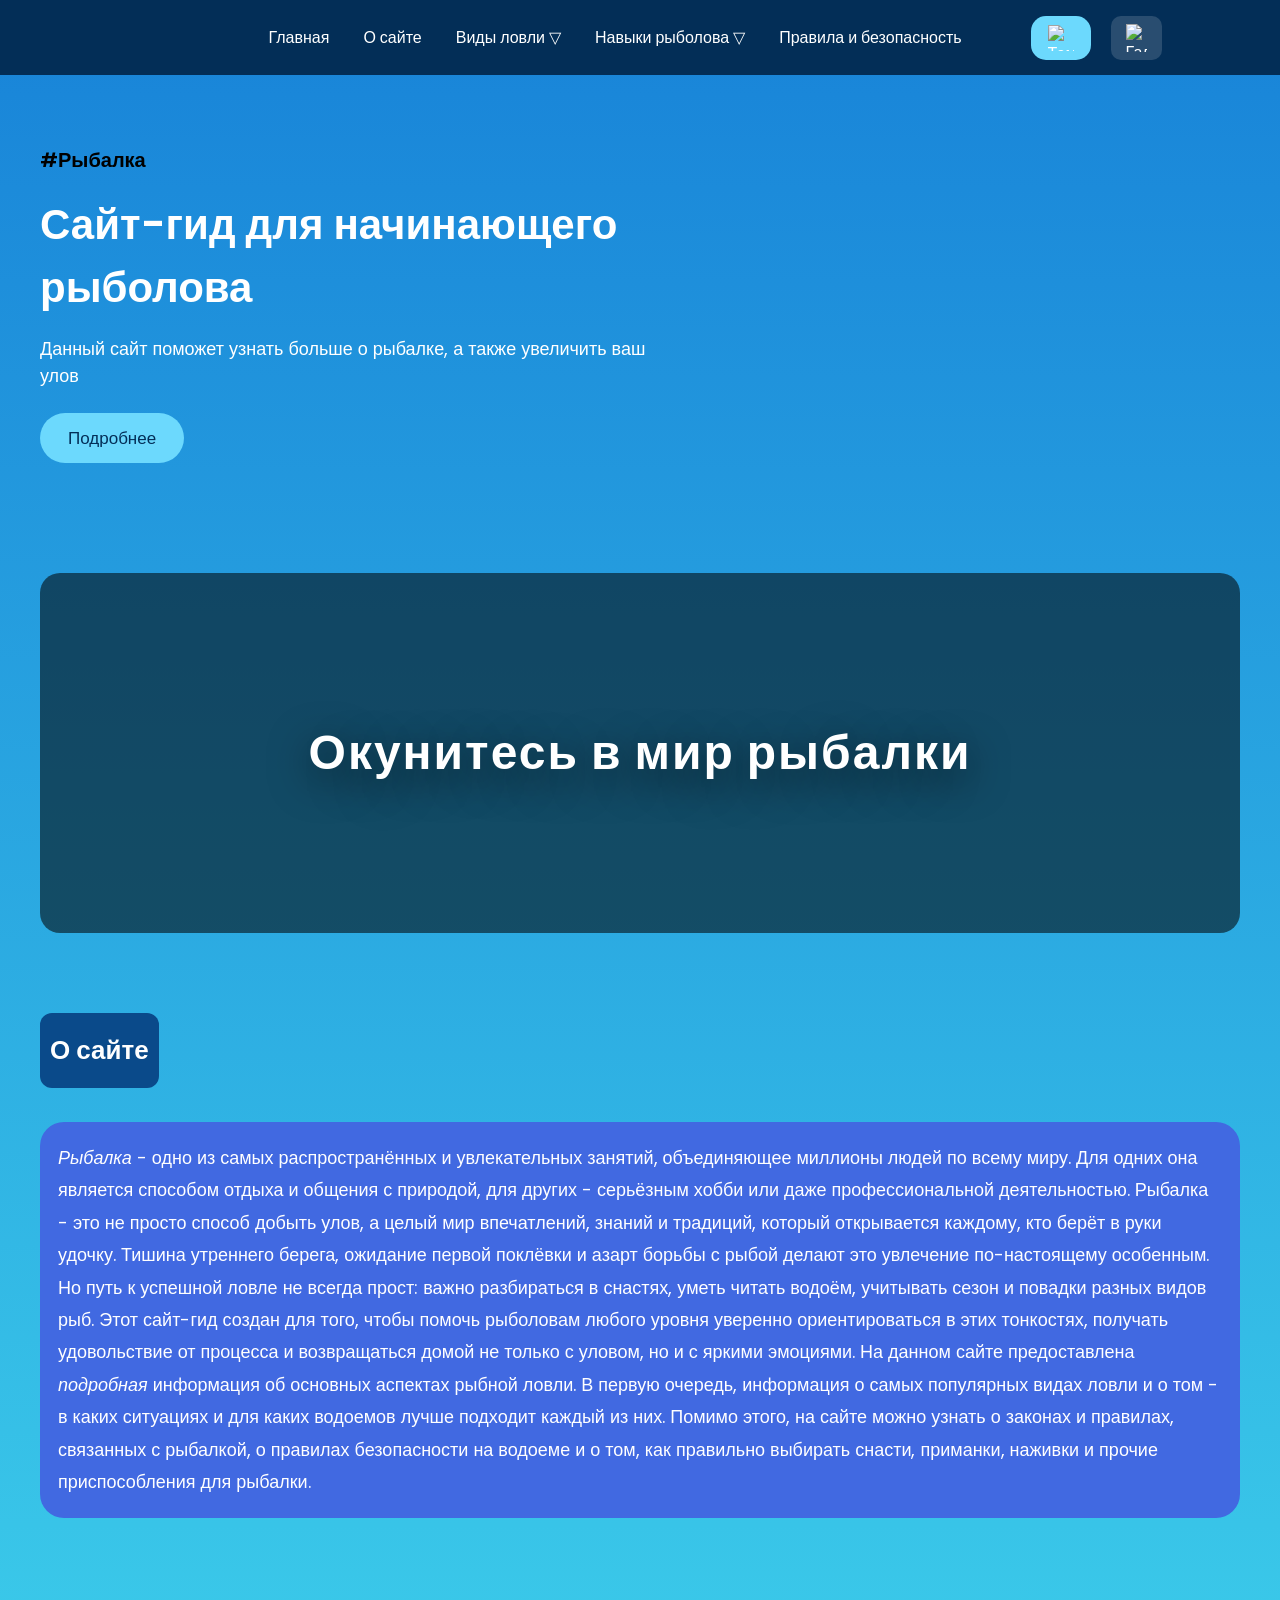
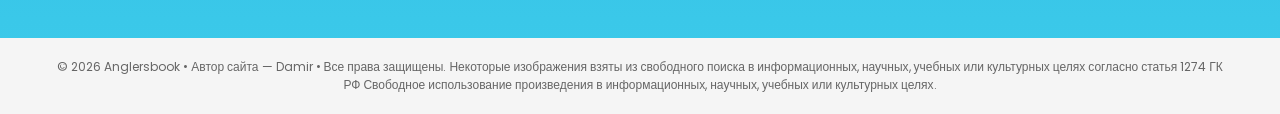
==== index.html @ 20ca0c51 "Add files via upload" ====
<!DOCTYPE html>
<html lang="en">
<head>
  <meta charset="UTF-8">
  <meta name="viewport" content="width=device-width, initial-scale=1.0">
  <title>Anglersbook</title>
  <link rel="stylesheet" href="css/main.css">
  <style>
  .blue {
    color: #032e57;
  }
  </style>
  
</head>
<body>

  <div class="wrapper">
    <header>
      <div class="container">
        <div class="logo"><img src="img/logo.png" alt=""></div>
        <nav>
          <ul>
          <li><a href="index.html">Главная</a></li>
          <li><a href="#about">О сайте</a></li>
          <li><a href="pages/fishing-types.html">Виды ловли &bigtriangledown;</a>
            <ul>
              <li><a href="pages/fishing-types.html#poplavok">Поплавок</a></li>
              <li><a href="pages/fishing-types.html#donka">Донная ловля</a></li>
              <li><a href="pages/fishing-types.html#spin">Спиннинг</a></li>
            </ul>
          </li>
          <li><a href="pages/fishing-skills.html">Навыки рыболова &bigtriangledown;</a>
            <ul>
              <li><a href="pages/fishing-skills.html#snast">Всё о снастях и оснастках</a></li>
              <li><a href="pages/fishing-skills.html#zabros">Техника заброса</a></li>
              <li><a href="pages/fishing-skills.html#viv">Правила вываживания</a></li>
            </ul>
          </li>
          <li><a href="pages/fishing-rules.html">Правила и безопасность</a></li>
          <li class="btn theme-toggle">
            <a href="#">
              <img src="img/sun.png" alt="Тема" id="theme-icon">
            </a>
          </li>
          <li>
            <a href="pages/trophies.html" class="gallery-btn" title="Галерея трофеев">
              <img src="img/free-icon-fish-1134431.png" alt="Галерея трофеев">
              <span class="gallery-tooltip">Галерея трофеев</span>
            </a>
          </li>
        </ul>
        </nav>
      </div>
    </header>
    <div class="Info">
      <div class="hero container">
        <div class="hero--info">
            <h2>#Рыбалка</h2>
            <h1>Сайт-гид для начинающего рыболова</h1>
            <p>Данный сайт поможет узнать больше о рыбалке, а также увеличить ваш улов</p>
            <a href="#about" class="btn">Подробнее</a>
        </div>
          <img src="img/pikejump.jpg" alt="" id="hero-img">
      </div>
      <section class="scroll-hero" id="scrollHero">
        <div class="scroll-hero-overlay"></div>
        <div class="scroll-hero-content">
          <h2>Окунитесь в мир рыбалки</h2>
        </div>
      </section>
      <div class="container big-text">
        <section id="about">
          <p>О сайте</p>
        </section>
      </div>
      <div class="container banner">
        <p><em>Рыбалка</em> - одно из самых распространённых и увлекательных занятий, объединяющее миллионы людей по всему миру. Для одних она является способом отдыха и общения с природой, для других - серьёзным хобби или даже профессиональной деятельностью. Рыбалка - это не просто способ добыть улов, а целый мир впечатлений, знаний и традиций, который открывается каждому, кто берёт в руки удочку. Тишина утреннего берега, ожидание первой поклёвки и азарт борьбы с рыбой делают это увлечение по-настоящему особенным. Но путь к успешной ловле не всегда прост: важно разбираться в снастях, уметь читать водоём, учитывать сезон и повадки разных видов рыб. Этот сайт-гид создан для того, чтобы помочь рыболовам любого уровня уверенно ориентироваться в этих тонкостях, получать удовольствие от процесса и возвращаться домой не только с уловом, но и с яркими эмоциями. На данном сайте предоставлена <em>подробная</em> информация об основных аспектах рыбной ловли. В первую очередь, информация о самых популярных видах ловли и о том - в каких ситуациях и для каких водоемов лучше подходит каждый из них. Помимо этого, на сайте можно узнать о законах и правилах, связанных с рыбалкой, о правилах безопасности на водоеме и о том, как правильно выбирать снасти, приманки, наживки и прочие приспособления для рыбалки.</p>
      </div>
    </div>
    <footer class="site-footer">
      <div class="container">
        <p>© 2026 Anglersbook • Автор сайта — <a href="https://github.com/d4mir01">Damir</a> • Все права защищены. Некоторые изображения взяты из свободного поиска в информационных, научных, учебных или культурных целях согласно статья 1274 ГК РФ Свободное использование произведения в информационных, научных, учебных или культурных целях.</p>
      </div>
    </footer>
  </div> 
  <script src="js/theme.js"></script>
  <button class="scroll-top" id="scrollTopBtn" aria-label="Наверх">
      ↑
  </button>
</body>
</html>
---- css/main.css ----
@import url('https://fonts.googleapis.com/css2?family=Poppins:wght@300;400;500;600;700&display=swap');

* {
  margin: 0;
  padding: 0;
  list-style: none;
  text-decoration: none;
  box-sizing: border-box;
}

html {
  scroll-behavior: smooth;
}

body {
  font-family: "Poppins", sans-serif;
  font-weight: 400;
  color: #fff;
  font-size: 18px;
}

a {
  text-decoration: none;
  color: inherit;
}

img {
  max-width: 100%;
  display: block;
}

.wrapper {
  background: linear-gradient(0deg, rgb(60, 204, 234), rgb(24, 131, 216));
  width: 100%;
}

.container {
  max-width: 1200px;
  margin: 0 auto;
  padding: 0 16px;
}

.Info {
  max-width: 1200px;
  margin: 0 auto;
}

/* ===== ШАПКА / НАВИГАЦИЯ ===== */

header {
    background:#032e57;
    padding: 10px 8%;
}

header .container {
    display: flex;
    align-items: center;
}

header .container {
  display: flex;
  align-items: center;
  justify-content: space-between;
}

header nav {
  margin-left: auto;
}

header nav ul {
    display: flex;
    align-items: center;
}

header nav ul li {
    position: relative;
}

header nav ul li a {
    padding: 15px;
    color: #fff;
    font-size: 16px;
    display: block;
}  

header nav ul li a:hover {
    background:#6cd9fd;
    color:#fff;
    border-radius: 15px;
}

nav ul li ul {
    position: absolute;
    left: 0;
    width: 180px;
    background:#4584ff;
    display: none;
    z-index: 20;
    border-radius: 15px;
}

nav ul li ul li {
    width: 100%;
    border: 1px solid rgba(0,0,0,.1);
}

nav ul li:hover > ul {
    display: initial;
}

header nav ul li.btn a {
    background: #6cd9fd;
    padding: 9px 17px;
    border-radius: 15px;
    transition: all 500ms ease;
    margin-left: 50px;
}
header nav ul li.btn a:hover {
    background: #4584ff;
}

header nav ul {
  display: flex;
  align-items: center;
  gap: 10px;
}

.logo img {
    height: 55px;
}

body {
  padding-top: 0px;
}

header nav ul {
  display: flex;
  align-items: center;
  gap: 4px;
} 

.hero img {
  border-radius: 30px;
  overflow: hidden;
}

.hero img {
  width: 100%;
  display: block;
}


/* Мобильная навигация */
@media (max-width: 768px) {
  header .container {
    flex-wrap: wrap;
    gap: 8px 0;
  }

  header nav ul {
    flex-wrap: wrap;
    justify-content: flex-end;
  }
}

/* ===== ТЕМА САЙТА (СВЕТЛАЯ / ТЁМНАЯ) ===== */

body.dark-theme .wrapper {
  background: #04255D;
}

body.dark-theme .logo {
  border-radius: 16px;
}

.dark-theme {
background-color: #000;
}

.theme-toggle img {
  width: 26px;
  height: 26px;
  cursor: pointer;
  transition: transform 0.3s ease;
}

.theme-toggle img:hover {
  transform: rotate(20deg) scale(1.1);
}


/* ===== КНОПКА НАВЕРХ ===== */

.scroll-top {
  position: fixed;
  right: 20px;
  bottom: 20px;
  width: 52px;
  height: 52px;
  border-radius: 50%;
  border: none;
  background: #178bff;
  color: #fff;
  font-size: 26px;
  font-weight: bold;
  cursor: pointer;
  box-shadow: 0 10px 25px rgba(0, 0, 0, 0.25);
  opacity: 0;
  visibility: hidden;
  transform: translateY(20px);
  transition: 0.3s ease;
  z-index: 9999;
}

.scroll-top.show {
  opacity: 1;
  visibility: visible;
  transform: translateY(0);
}

.scroll-top:hover {
  background: #0f6fd1;
  transform: translateY(-4px);
}


/* ===== ГЛАВНАЯ: HERO ===== */

.hero {
  display: grid;
  grid-template-columns: minmax(0, 1.2fr) minmax(0, 1fr);
  align-items: center;
  gap: 32px;
  padding: 60px 0 80px;
}

.hero--info h2 {
  color: #000000;
  font-size: 20px;
  font-weight: 600;
  margin-bottom: 8px;
}

.hero--info h1 {
  font-size: 42px;
  font-weight: 600;
  margin-bottom: 16px;
}

.hero--info p {
  font-weight: 400;
  font-size: 18px;
  margin-bottom: 24px;
}

.hero--info .btn {
  display: inline-block;
  background: #6cd9fd;
  color: #032e57;
  border-radius: 40px;
  padding: 12px 28px;
  border: 0;
  transition: all 0.3s ease;
  font-size: 17px;
}

.hero--info .btn:hover {
  cursor: pointer;
  transform: translateY(-2px);
  background: #4fc5f4;
}

.hero img {
  max-width: 100%;
}

@media (max-width: 900px) {
  .hero {
    grid-template-columns: 1fr;
    text-align: center;
  }

  .hero--info h1 {
    font-size: 32px;
  }

  .hero--info p {
    font-size: 16px;
  }

  .hero--info .btn {
    font-size: 16px;
  }
}

/* ===== ГЛАВНАЯ: БЛОК О САЙТЕ ===== */

.big-text {
  margin-top: 40px;
  margin-bottom: 24px;
  padding: 18px 10px;
  font-size: 26px;
  font-weight: 600;
  border-radius: 12px;
  background: #0A4A8A;
  display: inline-block;
}

.banner {
  padding: 10px 0 40px;
}

.banner p {
  line-height: 1.8;
  margin-bottom: 20px;
  width: 100%;
  font-size: 18px;
  background: #4169E1;
  border-radius: 24px;
  padding: 20px 18px;
}

@media (max-width: 900px) {
  .big-text {
    font-size: 22px;
  }

  .banner p {
    font-size: 16px;
  }
}

/* ===== КНОПКА ГАЛЕРЕИ ТРОФЕЕВ В ШАПКЕ ===== */

.gallery-btn {
  position: relative;
  width: 51px;
  height: 44px;
  background: rgba(255, 255, 255, 0.15);
  border-radius: 10px;
  display: flex;
  align-items: center;
  justify-content: center;
  margin-left: 16px;
  transition: 0.2s;
}

.gallery-btn img {
  width: 28px;
  height: 28px;
}

.gallery-btn:hover {
  background: rgba(255, 255, 255, 0.25);
  transform: translateY(-2px);
}

.gallery-tooltip {
  position: absolute;
  bottom: -38px;
  left: 50%;
  transform: translateX(-50%);
  background: rgba(0, 0, 0, 0.8);
  color: #fff;
  padding: 6px 10px;
  border-radius: 6px;
  font-size: 12px;
  white-space: nowrap;
  opacity: 0;
  pointer-events: none;
  transition: 0.2s;
}

.gallery-btn:hover .gallery-tooltip {
  opacity: 1;
}

/* ===== ПРЕМИУМ SCROLL-БЛОК НА ГЛАВНОЙ ===== */

.scroll-hero {
  position: relative;
  height: 360px;
  margin: 30px 0 40px;
  background: url("../img/scroll-bg.jpg") center/cover no-repeat;
  overflow: hidden;
  opacity: 0;
  transform: translateY(60px);
  transition: opacity 1s ease, transform 1s ease;
  border-radius: 20px;
}

.scroll-hero-overlay {
  position: absolute;
  inset: 0;
  background: rgba(0, 0, 0, 0.55);
  opacity: 0;
  transition: opacity 1.2s ease;
}

.scroll-hero-content {
  position: relative;
  z-index: 2;
  height: 100%;
  display: flex;
  align-items: center;
  justify-content: center;
}

.scroll-hero-content h2 {
  font-size: 48px;
  font-weight: 700;
  letter-spacing: 2px;
  color: #ffffff;
  opacity: 0;
  transform: translateY(30px);
  transition: opacity 1.2s ease, transform 1.2s ease;
  text-shadow: 0 10px 40px rgba(0, 0, 0, 0.7);
  text-align: center;
  padding: 0 16px;
}

.scroll-hero.active {
  opacity: 1;
  transform: translateY(0);
}

.scroll-hero.active .scroll-hero-overlay {
  opacity: 1;
}

.scroll-hero.active h2 {
  opacity: 1;
  transform: translateY(0);
}

@media (max-width: 768px) {
  .scroll-hero {
    height: 260px;
  }

  .scroll-hero-content h2 {
    font-size: 32px;
  }
}

/* ===== СТРАНИЦА ТРОФЕЕВ ===== */

.trophies-page {
  max-width: 1200px;
  margin: 0 auto;
  padding: 40px 16px 80px;
}

.page-title {
  font-size: 40px;
  margin-bottom: 10px;
}

.page-subtitle {
  font-size: 18px;
  opacity: 0.9;
  margin-bottom: 32px;
}


.trophy-gallery {
  display: grid;
  grid-template-columns: repeat(auto-fill, minmax(240px, 1fr));
  gap: 22px;
  margin-bottom: 48px;
}

.trophy-card {
  position: relative;
  background: #4169E1;
  border-radius: 20px;
  overflow: hidden;
  box-shadow: 0 10px 25px rgba(0, 0, 0, 0.2);
  transition: 0.2s;
}

.trophy-card:hover {
  transform: translateY(-4px);
}

.trophy-card img {
  width: 100%;
  height: 220px;
  object-fit: cover;
}

.trophy-card .caption {
  padding: 14px;
  font-size: 15px;
  background: rgba(0, 0, 0, 0.15);
}


.trophy-instruction {
  background: rgba(0, 0, 0, 0.25);
  border-radius: 24px;
  padding: 24px 20px;
}

.trophy-instruction h2 {
  margin-bottom: 12px;
}

.trophy-instruction ol {
  margin-left: 20px;
  margin-bottom: 12px;
}

.trophy-instruction li {
  margin-bottom: 6px;
}

@media (max-width: 768px) {
  .page-title {
    font-size: 32px;
  }

  .page-subtitle {
    font-size: 16px;
  }

  .trophy-upload {
    padding: 18px 16px;
  }
}

.trophies-gallery{
    display: grid;
    grid-template-columns: repeat(auto-fit, minmax(250px, 1fr));
    gap: 25px;
    padding: 40px 0;
}

.trophy-card{
    background: #04255D;
    border-radius: 14px;
    overflow: hidden;
    text-align: center;
    transition: transform 0.3s ease;
}

.trophy-card:hover{
    transform: translateY(-5px);
}

.trophy-card img{
    width: 100%;
    height: 220px;
    object-fit: cover;
}

.trophy-card p{
    padding: 15px;
    color: #8ED8F8;
    font-size: 18px;
}

.trophy-card img{
    width:100%;
    height:220px;
    object-fit:cover;
    transition: transform 0.4s;
}

.trophy-card:hover img{
    transform: scale(1.08);
}

/* ===== ОБЩИЕ ТЕКСТОВЫЕ БЛОКИ (ВИДЫ ЛОВЛИ) ===== */

h1, h2 {
  font-weight: 600;
}

h2,
h3,
h4 {
  font-size: 25px;
  padding: 10px 0;
}


.trending {
  padding-top: 40px;
}

.trending h1 {
  font-weight: 600;
  font-size: 32px;
  background: #0A4A8A;
  border-radius: 12px;
  padding: 18px 20px;
  display: inline-block;
  margin-bottom: 24px;
}

.trending .catch {
  display: grid;
  grid-template-columns: repeat(auto-fit, minmax(220px, 1fr));
  gap: 20px;
  width: 100%;
  padding: 30px 0;
}

.trending .catch span {
  display: block;
  text-align: center;
  margin-top: 16px;
  font-size: 20px;
}

.trending .catch span img {
  position: relative;
  top: 5px;
  margin-right: 7px;
}

.trending .catch img {
  border-radius: 30px;
}

.catch .block {
  background: #7FD6F7;
  color: #032e57;
  border-radius: 30px;
  padding: 20px 12px;
  border: 0;
  transition: all 0.3s ease;
  font-size: 18px;
}

.catch .block:hover {
  cursor: pointer;
  transform: scale(1.03);
}

.catch .block span a {
  color: #032e57;
}

.main-text {
  padding: 20px;
  font-size: 28px;
  font-weight: 600;
  width: 500px;
  border-radius: 12px;
  margin-top: 150px;
  background: #0A4A8A;
  margin-right: 1090px;
}

.banner .text1 {
  line-height: 1.7;
  margin-bottom: 20px;
  width: 100%;
  font-size: 20px;
  background: #4169E1;
  border-radius: 30px;
  padding: 20px 25px;
}

.banner ol {
  line-height: 1.7;
  margin-bottom: 20px;
  width: 100%;
  font-size: 20px;
  background: #4169E1;
  border-radius: 30px;
  padding: 20px 25px;
}

.banner .text2 {
  line-height: 1.7;
  margin-bottom: 20px;
  width: 100%;
  font-size: 20px;
  border-radius: 30px;
  padding: 20px 25px;
}

@media (max-width: 900px) {
  .main-text {
    margin-top: 40px;
    font-size: 22px;
  }

  .banner .text1,
  .banner ol {
    font-size: 18px;
  }
}

.text-block {
  font-size: 18px;
  line-height: 1.7;
  color: #ffffff;
}

.text-block p {
  margin: 0 0 10px 0;
}

.text-block ul,
.text-block ol {
  margin-left: 20px;
}

.text-block li {
  margin-bottom: 6px;
}

/* ===== БЛОКИ ТЕКСТ + КАРТИНКА ===== */

.media-right {
  display: grid;
  grid-template-columns: 1fr 260px;
  gap: 20px;
  align-items: center;
}

.media-right .media-img img {
  width: 100%;
  border-radius: 16px;
  box-shadow: 0 8px 20px rgba(0, 0, 0, 0.25);
}

@media (max-width: 900px) {
  .media-right {
    grid-template-columns: 1fr;
  }
}

.media-bottom {
  display: flex;
  flex-direction: column;
  gap: 12px;
}

.media-bottom .media-img img {
  width: 80%;
  max-width: 100%;
  border-radius: 16px;
  box-shadow: 0 8px 20px rgba(0, 0, 0, 0.25);
}

.media-text {
  box-shadow: 0 8px 20px rgba(0, 0, 0, 0.25);
  border-radius: 16px;
  padding: 16px 18px;
}

.media-img img {
  cursor: zoom-in;
  transition: 0.2s;
}

.media-img img:hover {
  transform: scale(1.03);
}

/* ===== LIGHTBOX ДЛЯ КАРТИНОК ===== */

.img-modal {
  position: fixed;
  inset: 0;
  background: rgba(0, 0, 0, 0.88);
  display: flex;
  align-items: center;
  justify-content: center;
  opacity: 0;
  visibility: hidden;
  transition: 0.3s ease;
  z-index: 9999;
  cursor: zoom-out;
}

.img-modal.active {
  opacity: 1;
  visibility: visible;
}

.img-modal img {
  max-width: 90%;
  max-height: 90%;
  border-radius: 20px;
  box-shadow: 0 20px 60px rgba(0, 0, 0, 0.7);
  transform: scale(0.85);
  transition: transform 0.3s ease;
  cursor: grab;
}

.img-modal.active img {
  transform: scale(1);
}

.img-modal-close {
  position: absolute;
  top: 25px;
  right: 30px;
  font-size: 40px;
  color: #fff;
  cursor: pointer;
  user-select: none;
  transition: 0.2s;
}

.img-modal-close:hover {
  transform: scale(1.2);
}

.card-img img {
  cursor: zoom-in;
}


.site-footer {
    width: 100%;
    margin-top: 60px;
    padding: 20px 0;
    background: #f5f5f5;
    text-align: center;
}

.site-footer p {
    font-size: 12px;
    color: #666;
    margin: 0;
}
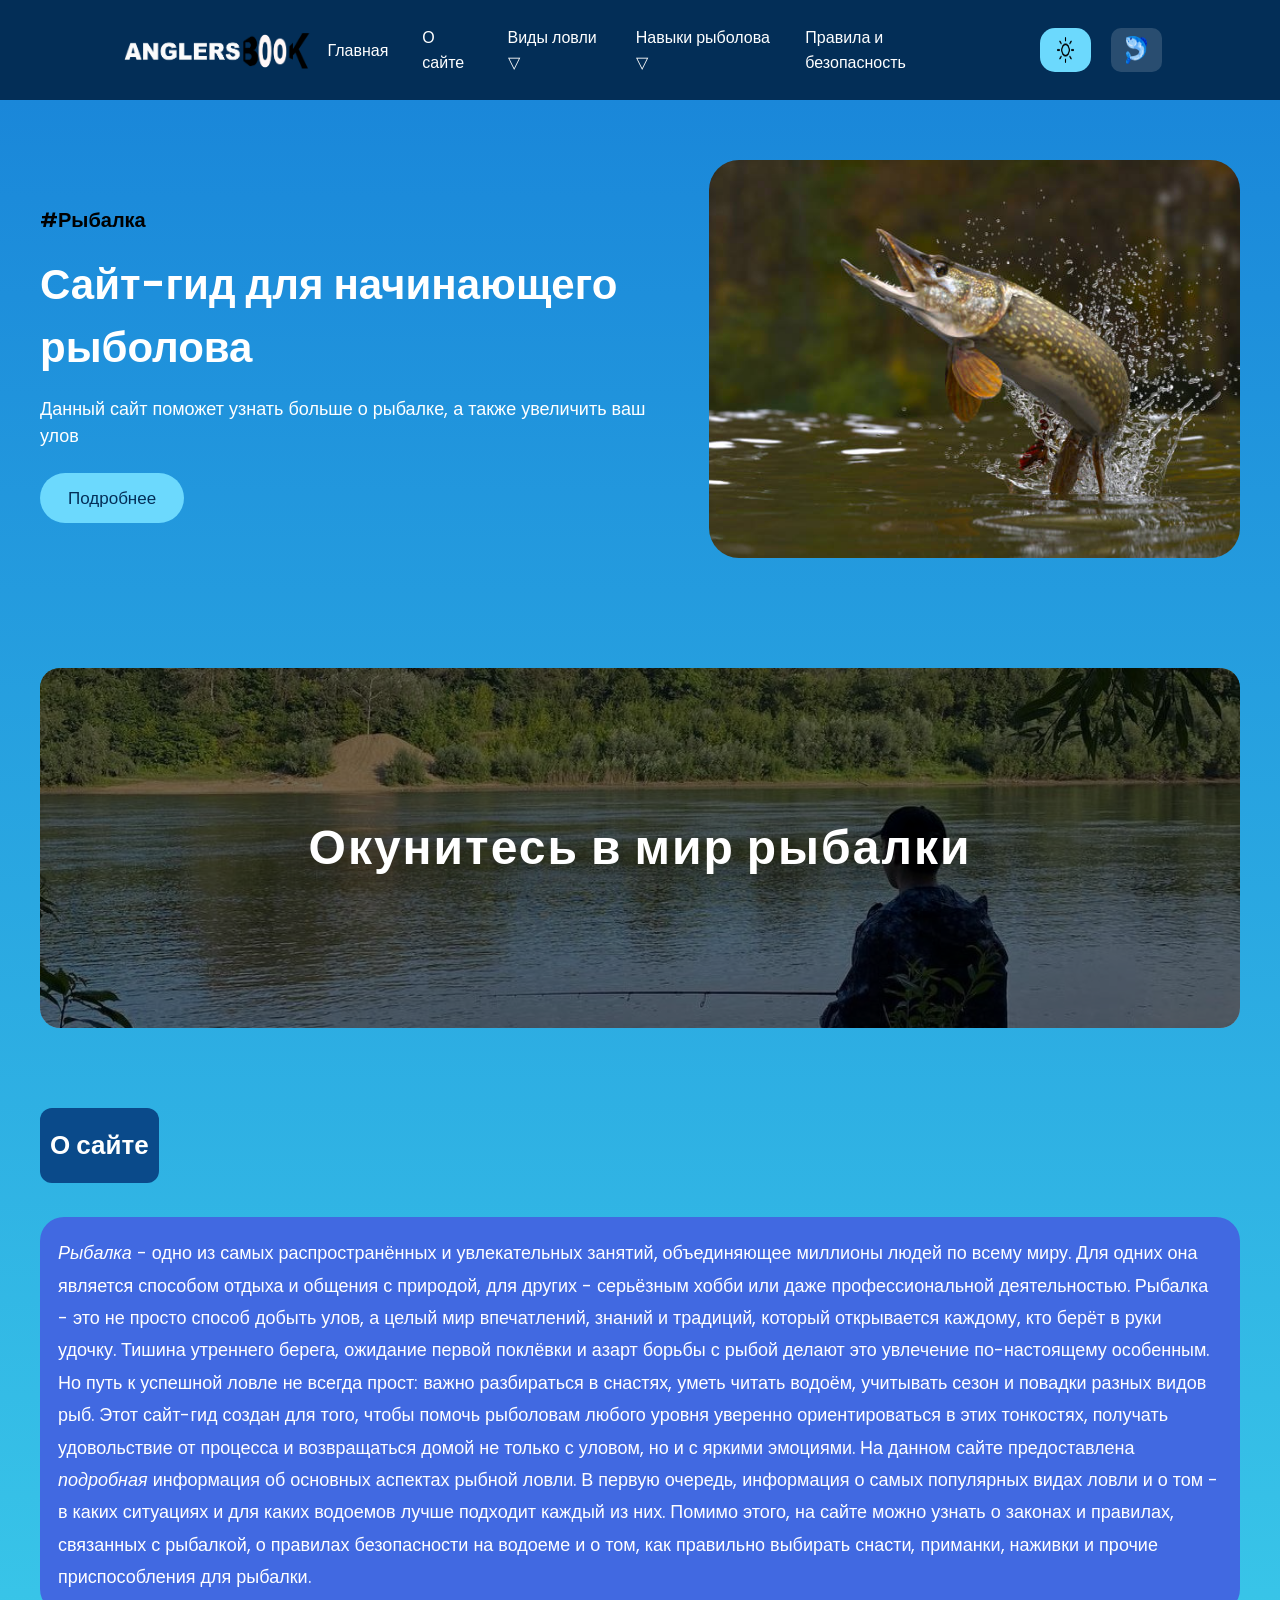
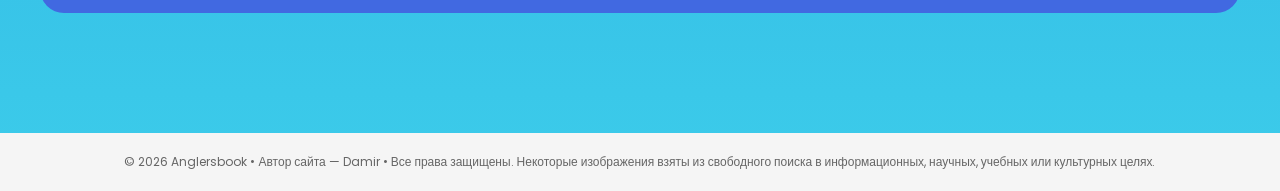
==== commit 0c7513fc: "Update index.html" ====
--- a/index.html
+++ b/index.html
@@ -79,7 +79,7 @@
     </div>
     <footer class="site-footer">
       <div class="container">
-        <p>© 2026 Anglersbook • Автор сайта — <a href="https://github.com/d4mir01">Damir</a> • Все права защищены. Некоторые изображения взяты из свободного поиска в информационных, научных, учебных или культурных целях согласно статья 1274 ГК РФ Свободное использование произведения в информационных, научных, учебных или культурных целях.</p>
+        <p>© 2026 Anglersbook • Автор сайта — <a href="https://github.com/d4mir01">Damir</a> • Все права защищены. Некоторые изображения взяты из свободного поиска в информационных, научных, учебных или культурных целях.</p>
       </div>
     </footer>
   </div> 
@@ -88,4 +88,4 @@
       ↑
   </button>
 </body>
-</html>+</html>
